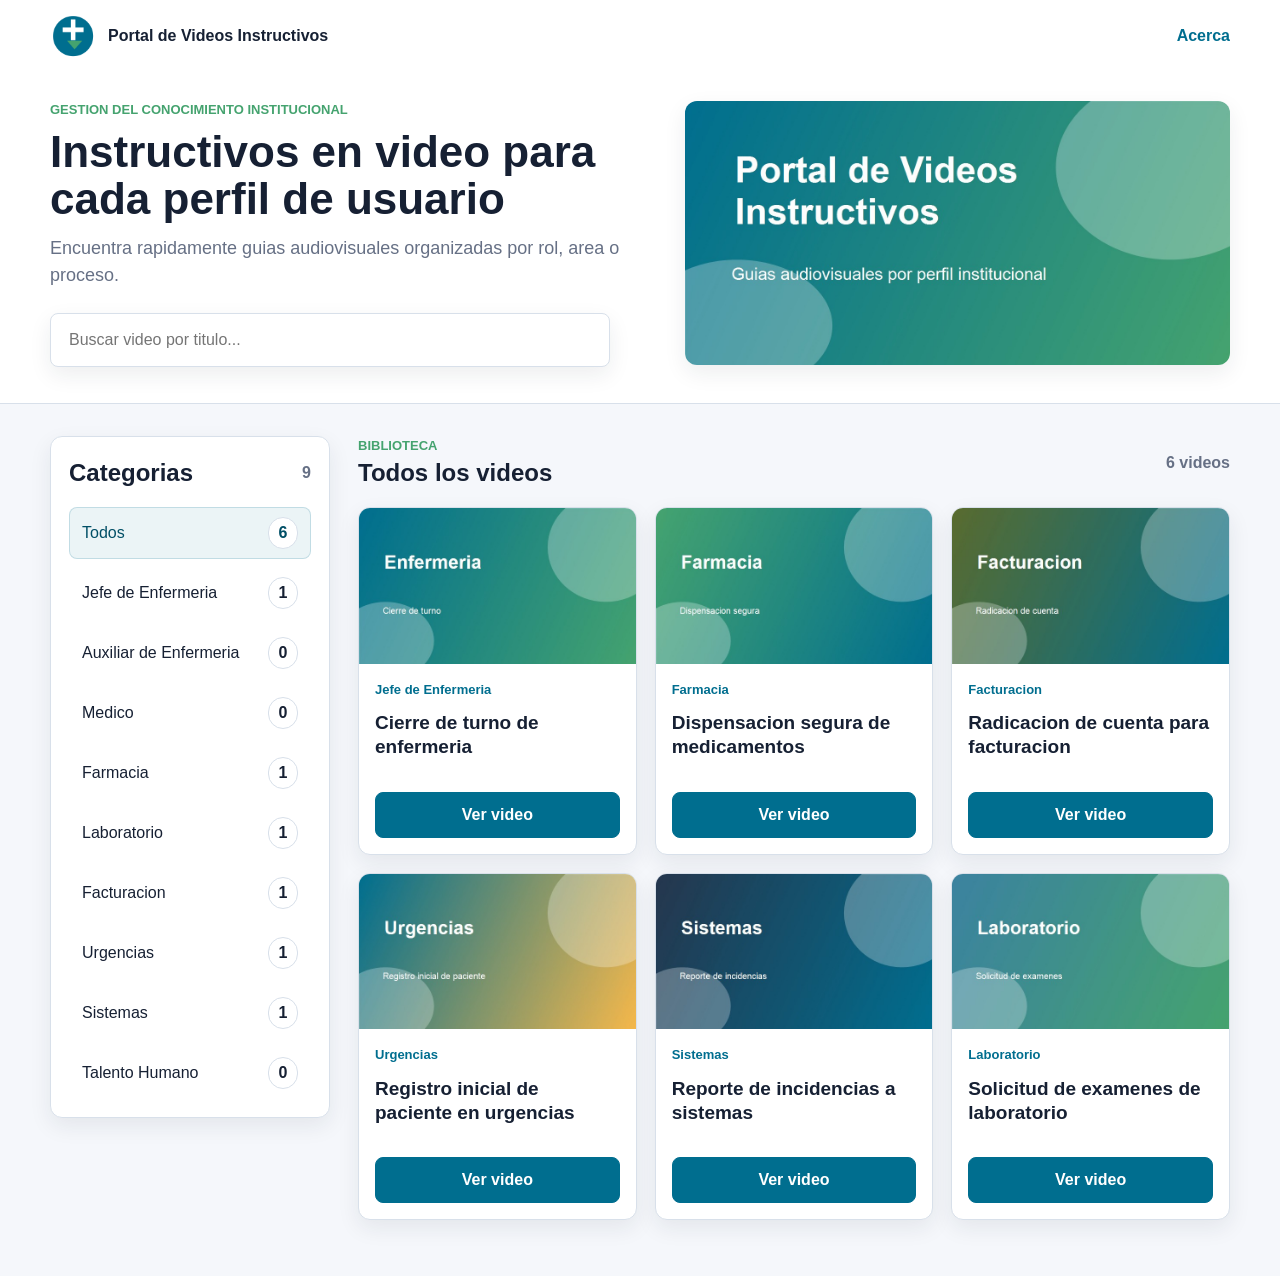
==== index.html @ 327ab98d "Crear portal estatico de videos instructivos" ====
<!DOCTYPE html>
<html lang="es">
<head>
  <meta charset="UTF-8">
  <meta name="viewport" content="width=device-width, initial-scale=1.0">
  <meta name="description" content="Portal institucional de videos instructivos por perfil de usuario.">
  <title>Portal de Videos Instructivos</title>
  <link rel="icon" href="img/logo.png">
  <link rel="stylesheet" href="css/variables.css">
  <link rel="stylesheet" href="css/style.css">
  <link rel="stylesheet" href="css/responsive.css">
</head>
<body>
  <header class="site-header">
    <nav class="topbar" aria-label="Navegacion principal">
      <a class="brand" href="index.html" aria-label="Inicio">
        <img src="img/logo.png" alt="Logo institucional" class="brand__logo">
        <span class="brand__text">Portal de Videos Instructivos</span>
      </a>
      <a class="topbar__link" href="paginas/acerca.html">Acerca</a>
    </nav>

    <section class="intro">
      <div class="intro__content">
        <p class="eyebrow">Gestion del conocimiento institucional</p>
        <h1>Instructivos en video para cada perfil de usuario</h1>
        <p class="intro__description">
          Encuentra rapidamente guias audiovisuales organizadas por rol, area o proceso.
        </p>
        <form class="search" role="search" aria-label="Buscar videos">
          <label class="sr-only" for="searchInput">Buscar por titulo</label>
          <input id="searchInput" type="search" placeholder="Buscar video por titulo..." autocomplete="off">
        </form>
      </div>
      <img class="intro__image" src="img/banner.jpg" alt="Personal institucional revisando instructivos">
    </section>
  </header>

  <main class="layout">
    <aside class="sidebar" aria-labelledby="categoryTitle">
      <div class="sidebar__heading">
        <h2 id="categoryTitle">Categorias</h2>
        <span id="categoryCounter">0</span>
      </div>
      <div id="categoryList" class="category-list"></div>
    </aside>

    <section class="content" aria-labelledby="videosTitle">
      <div class="content__heading">
        <div>
          <p class="eyebrow">Biblioteca</p>
          <h2 id="videosTitle">Todos los videos</h2>
        </div>
        <p id="resultCounter" class="result-counter">0 videos</p>
      </div>

      <div id="videoGrid" class="video-grid" aria-live="polite"></div>
      <div id="emptyState" class="empty-state" hidden>
        <img src="img/default.jpg" alt="">
        <h3>No se encontraron videos</h3>
        <p>Prueba con otro titulo o selecciona una categoria diferente.</p>
      </div>
    </section>
  </main>

  <div id="videoModal" class="modal" aria-hidden="true">
    <div class="modal__overlay" data-close-modal></div>
    <article class="modal__panel" role="dialog" aria-modal="true" aria-labelledby="modalTitle">
      <button class="modal__close" type="button" data-close-modal aria-label="Cerrar video">x</button>
      <div id="modalPlayer" class="player"></div>
      <div class="modal__body">
        <h2 id="modalTitle"></h2>
        <p id="modalDescription"></p>
        <div class="modal__actions">
          <button class="button button--secondary" type="button" data-close-modal>Regresar al listado</button>
          <a id="modalPageLink" class="button" href="#">Abrir pagina del video</a>
        </div>
      </div>
    </article>
  </div>

  <script src="js/categorias.js"></script>
  <script src="js/videos.js"></script>
  <script src="js/buscador.js"></script>
  <script src="js/app.js"></script>
</body>
</html>
---- css/variables.css ----
:root {
  --color-bg: #f5f7fb;
  --color-surface: #ffffff;
  --color-text: #162033;
  --color-muted: #667085;
  --color-primary: #006e8f;
  --color-primary-dark: #004f66;
  --color-accent: #45a36f;
  --color-border: #d8e0ea;
  --color-warning: #f5b84b;
  --shadow-sm: 0 8px 22px rgba(22, 32, 51, 0.08);
  --shadow-md: 0 20px 55px rgba(22, 32, 51, 0.18);
  --radius-sm: 8px;
  --radius-md: 12px;
  --max-width: 1180px;
  --font-base: Arial, Helvetica, sans-serif;
}
---- css/style.css ----
* {
  box-sizing: border-box;
}

html {
  scroll-behavior: smooth;
}

body {
  margin: 0;
  background: var(--color-bg);
  color: var(--color-text);
  font-family: var(--font-base);
  line-height: 1.5;
}

body.modal-open {
  overflow: hidden;
}

img {
  display: block;
  max-width: 100%;
}

a {
  color: inherit;
}

button,
input {
  font: inherit;
}

.sr-only {
  position: absolute;
  width: 1px;
  height: 1px;
  padding: 0;
  margin: -1px;
  overflow: hidden;
  clip: rect(0, 0, 0, 0);
  white-space: nowrap;
  border: 0;
}

.site-header {
  background: var(--color-surface);
  border-bottom: 1px solid var(--color-border);
}

.topbar {
  width: min(100% - 32px, var(--max-width));
  min-height: 72px;
  margin: 0 auto;
  display: flex;
  align-items: center;
  justify-content: space-between;
  gap: 20px;
}

.topbar--page {
  border-bottom: 1px solid var(--color-border);
}

.brand {
  display: inline-flex;
  align-items: center;
  gap: 12px;
  text-decoration: none;
  min-width: 0;
}

.brand__logo {
  width: 46px;
  height: 46px;
  object-fit: contain;
  flex: 0 0 auto;
}

.brand__text {
  font-weight: 800;
  letter-spacing: 0;
}

.topbar__link {
  color: var(--color-primary);
  font-weight: 700;
  text-decoration: none;
}

.intro {
  width: min(100% - 32px, var(--max-width));
  margin: 0 auto;
  padding: 28px 0 36px;
  display: grid;
  grid-template-columns: minmax(0, 1.05fr) minmax(280px, 0.95fr);
  align-items: center;
  gap: 32px;
}

.intro h1,
.simple-page h1,
.video-detail h1 {
  margin: 8px 0 12px;
  font-size: 44px;
  line-height: 1.08;
  letter-spacing: 0;
}

.intro__description {
  max-width: 620px;
  margin: 0 0 24px;
  color: var(--color-muted);
  font-size: 18px;
}

.intro__image {
  width: 100%;
  min-height: 260px;
  max-height: 360px;
  object-fit: cover;
  border-radius: var(--radius-md);
  box-shadow: var(--shadow-sm);
}

.eyebrow {
  margin: 0;
  color: var(--color-accent);
  font-size: 13px;
  font-weight: 800;
  letter-spacing: 0;
  text-transform: uppercase;
}

.search {
  max-width: 560px;
}

.search input {
  width: 100%;
  min-height: 54px;
  padding: 0 18px;
  border: 1px solid var(--color-border);
  border-radius: var(--radius-sm);
  background: #fff;
  color: var(--color-text);
  outline: none;
  box-shadow: var(--shadow-sm);
}

.search input:focus {
  border-color: var(--color-primary);
  box-shadow: 0 0 0 4px rgba(0, 110, 143, 0.14);
}

.layout {
  width: min(100% - 32px, var(--max-width));
  margin: 32px auto 56px;
  display: grid;
  grid-template-columns: 280px minmax(0, 1fr);
  gap: 28px;
  align-items: start;
}

.sidebar {
  position: sticky;
  top: 18px;
  background: var(--color-surface);
  border: 1px solid var(--color-border);
  border-radius: var(--radius-md);
  padding: 18px;
  box-shadow: var(--shadow-sm);
}

.sidebar__heading,
.content__heading {
  display: flex;
  align-items: center;
  justify-content: space-between;
  gap: 16px;
  margin-bottom: 16px;
}

.sidebar h2,
.content h2 {
  margin: 0;
  font-size: 24px;
  letter-spacing: 0;
}

.sidebar__heading span,
.result-counter {
  margin: 0;
  color: var(--color-muted);
  font-weight: 700;
}

.category-list {
  display: grid;
  gap: 8px;
}

.category-button {
  width: 100%;
  min-height: 46px;
  padding: 9px 12px;
  display: flex;
  align-items: center;
  justify-content: space-between;
  gap: 10px;
  background: transparent;
  border: 1px solid transparent;
  border-radius: var(--radius-sm);
  color: var(--color-text);
  cursor: pointer;
  text-align: left;
}

.category-button:hover,
.category-button.is-active {
  background: rgba(0, 110, 143, 0.08);
  border-color: rgba(0, 110, 143, 0.18);
  color: var(--color-primary-dark);
}

.category-button strong {
  min-width: 30px;
  padding: 3px 8px;
  border-radius: 999px;
  background: var(--color-surface);
  border: 1px solid var(--color-border);
  text-align: center;
}

.video-grid {
  display: grid;
  grid-template-columns: repeat(3, minmax(0, 1fr));
  gap: 18px;
}

.video-card {
  min-width: 0;
  overflow: hidden;
  background: var(--color-surface);
  border: 1px solid var(--color-border);
  border-radius: var(--radius-md);
  box-shadow: var(--shadow-sm);
  transition: transform 160ms ease, box-shadow 160ms ease;
}

.video-card:hover {
  transform: translateY(-3px);
  box-shadow: 0 16px 34px rgba(22, 32, 51, 0.12);
}

.video-card img {
  width: 100%;
  aspect-ratio: 16 / 9;
  object-fit: cover;
  background: #dce6ee;
}

.video-card__body {
  min-height: 190px;
  padding: 16px;
  display: flex;
  flex-direction: column;
  gap: 12px;
}

.video-card__category {
  margin: 0;
  color: var(--color-primary);
  font-size: 13px;
  font-weight: 800;
}

.video-card h3 {
  margin: 0;
  font-size: 19px;
  line-height: 1.28;
  letter-spacing: 0;
  overflow-wrap: anywhere;
}

.button {
  min-height: 42px;
  margin-top: auto;
  padding: 10px 16px;
  display: inline-flex;
  align-items: center;
  justify-content: center;
  gap: 8px;
  border: 1px solid var(--color-primary);
  border-radius: var(--radius-sm);
  background: var(--color-primary);
  color: #fff;
  font-weight: 800;
  text-decoration: none;
  cursor: pointer;
  transition: background 160ms ease, border-color 160ms ease, transform 160ms ease;
}

.button:hover {
  background: var(--color-primary-dark);
  border-color: var(--color-primary-dark);
  transform: translateY(-1px);
}

.button--secondary {
  background: #fff;
  color: var(--color-primary);
}

.button--secondary:hover {
  background: rgba(0, 110, 143, 0.08);
  color: var(--color-primary-dark);
}

.empty-state {
  margin-top: 20px;
  padding: 36px 20px;
  text-align: center;
  background: var(--color-surface);
  border: 1px dashed var(--color-border);
  border-radius: var(--radius-md);
}

.empty-state img {
  width: 130px;
  height: 90px;
  margin: 0 auto 14px;
  object-fit: cover;
  border-radius: var(--radius-sm);
}

.empty-state h3,
.empty-state h1 {
  margin: 0 0 8px;
}

.empty-state p {
  margin: 0;
  color: var(--color-muted);
}

.modal {
  position: fixed;
  inset: 0;
  z-index: 10;
  display: none;
  padding: 24px;
}

.modal.is-open {
  display: grid;
  place-items: center;
}

.modal__overlay {
  position: absolute;
  inset: 0;
  background: rgba(11, 19, 32, 0.68);
}

.modal__panel {
  position: relative;
  width: min(980px, 100%);
  max-height: calc(100vh - 48px);
  overflow: auto;
  background: var(--color-surface);
  border-radius: var(--radius-md);
  box-shadow: var(--shadow-md);
}

.modal__close {
  position: absolute;
  top: 12px;
  right: 12px;
  z-index: 1;
  width: 38px;
  height: 38px;
  border: 1px solid rgba(255, 255, 255, 0.7);
  border-radius: 999px;
  background: rgba(10, 20, 30, 0.66);
  color: #fff;
  cursor: pointer;
}

.player {
  width: 100%;
  aspect-ratio: 16 / 9;
  background: #0b1320;
}

.player video,
.player iframe {
  width: 100%;
  height: 100%;
  display: block;
  border: 0;
}

.modal__body,
.video-detail__body {
  padding: 24px;
}

.modal__body h2 {
  margin: 0 0 10px;
  font-size: 28px;
  letter-spacing: 0;
}

.modal__body p,
.video-detail__body p,
.simple-page p {
  color: var(--color-muted);
}

.modal__actions {
  display: flex;
  flex-wrap: wrap;
  gap: 12px;
  margin-top: 22px;
}

.video-page,
.simple-page {
  width: min(100% - 32px, var(--max-width));
  margin: 32px auto 56px;
}

.video-detail {
  overflow: hidden;
  background: var(--color-surface);
  border: 1px solid var(--color-border);
  border-radius: var(--radius-md);
  box-shadow: var(--shadow-sm);
}

.simple-page {
  max-width: 780px;
  background: var(--color-surface);
  border: 1px solid var(--color-border);
  border-radius: var(--radius-md);
  padding: 28px;
  box-shadow: var(--shadow-sm);
}
---- css/responsive.css ----
@media (max-width: 1040px) {
  .intro {
    grid-template-columns: 1fr;
  }

  .intro__image {
    max-height: 280px;
  }

  .video-grid {
    grid-template-columns: repeat(2, minmax(0, 1fr));
  }
}

@media (max-width: 820px) {
  .layout {
    grid-template-columns: 1fr;
  }

  .sidebar {
    position: static;
  }

  .category-list {
    grid-template-columns: repeat(2, minmax(0, 1fr));
  }

  .intro h1,
  .simple-page h1,
  .video-detail h1 {
    font-size: 34px;
  }
}

@media (max-width: 620px) {
  .topbar {
    width: min(100% - 24px, var(--max-width));
    min-height: auto;
    padding: 14px 0;
    align-items: flex-start;
    flex-direction: column;
  }

  .brand__text {
    font-size: 15px;
  }

  .intro,
  .layout,
  .video-page,
  .simple-page {
    width: min(100% - 24px, var(--max-width));
  }

  .intro {
    padding-top: 18px;
    gap: 22px;
  }

  .intro h1,
  .simple-page h1,
  .video-detail h1 {
    font-size: 30px;
  }

  .intro__description {
    font-size: 16px;
  }

  .category-list,
  .video-grid {
    grid-template-columns: 1fr;
  }

  .content__heading,
  .sidebar__heading {
    align-items: flex-start;
    flex-direction: column;
    gap: 6px;
  }

  .modal {
    padding: 12px;
  }

  .modal__panel {
    max-height: calc(100vh - 24px);
  }

  .modal__body,
  .video-detail__body,
  .simple-page {
    padding: 18px;
  }

  .modal__actions,
  .modal__actions .button {
    width: 100%;
  }
}
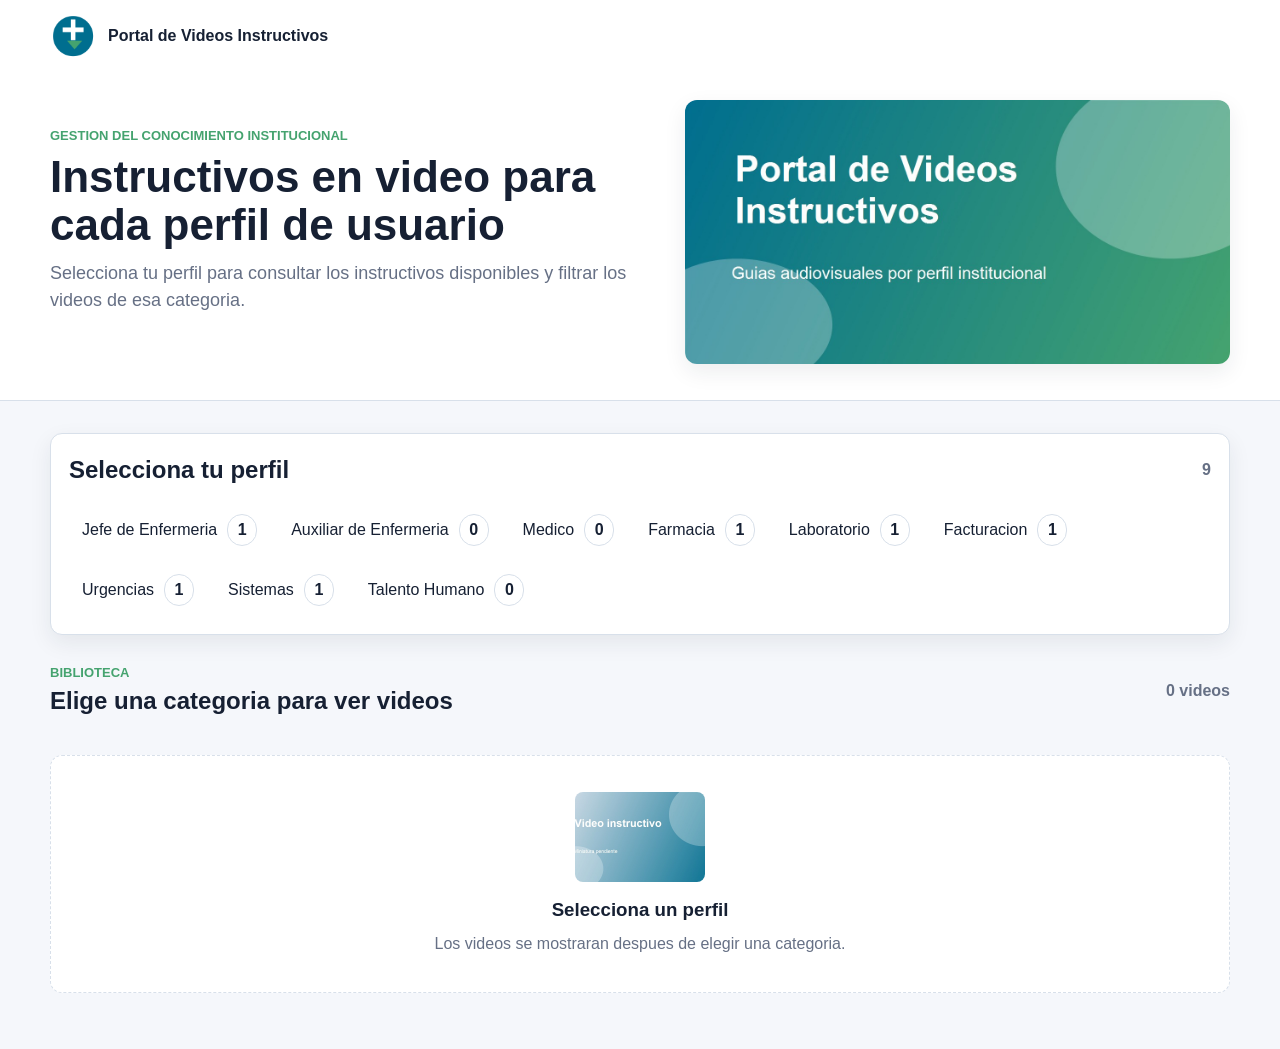
==== commit c14dbb0b: "Organizar videos por perfil y ajustar reproductor" ====
--- a/index.html
+++ b/index.html
@@ -17,7 +17,6 @@
         <img src="img/logo.png" alt="Logo institucional" class="brand__logo">
         <span class="brand__text">Portal de Videos Instructivos</span>
       </a>
-      <a class="topbar__link" href="paginas/acerca.html">Acerca</a>
     </nav>
 
     <section class="intro">
@@ -25,40 +24,41 @@
         <p class="eyebrow">Gestion del conocimiento institucional</p>
         <h1>Instructivos en video para cada perfil de usuario</h1>
         <p class="intro__description">
-          Encuentra rapidamente guias audiovisuales organizadas por rol, area o proceso.
+          Selecciona tu perfil para consultar los instructivos disponibles y filtrar los videos de esa categoria.
         </p>
-        <form class="search" role="search" aria-label="Buscar videos">
-          <label class="sr-only" for="searchInput">Buscar por titulo</label>
-          <input id="searchInput" type="search" placeholder="Buscar video por titulo..." autocomplete="off">
-        </form>
       </div>
       <img class="intro__image" src="img/banner.jpg" alt="Personal institucional revisando instructivos">
     </section>
   </header>
 
   <main class="layout">
-    <aside class="sidebar" aria-labelledby="categoryTitle">
+    <section class="category-panel" aria-labelledby="categoryTitle">
       <div class="sidebar__heading">
-        <h2 id="categoryTitle">Categorias</h2>
+        <h2 id="categoryTitle">Selecciona tu perfil</h2>
         <span id="categoryCounter">0</span>
       </div>
       <div id="categoryList" class="category-list"></div>
-    </aside>
+    </section>
 
     <section class="content" aria-labelledby="videosTitle">
       <div class="content__heading">
         <div>
           <p class="eyebrow">Biblioteca</p>
-          <h2 id="videosTitle">Todos los videos</h2>
+          <h2 id="videosTitle">Elige una categoria para ver videos</h2>
         </div>
         <p id="resultCounter" class="result-counter">0 videos</p>
       </div>
 
+      <form id="searchForm" class="search search--content" role="search" aria-label="Buscar videos" hidden>
+        <label class="sr-only" for="searchInput">Buscar por titulo</label>
+        <input id="searchInput" type="search" placeholder="Filtrar videos por titulo..." autocomplete="off">
+      </form>
+
       <div id="videoGrid" class="video-grid" aria-live="polite"></div>
       <div id="emptyState" class="empty-state" hidden>
         <img src="img/default.jpg" alt="">
-        <h3>No se encontraron videos</h3>
-        <p>Prueba con otro titulo o selecciona una categoria diferente.</p>
+        <h3>Selecciona un perfil</h3>
+        <p>Los videos se mostraran despues de elegir una categoria.</p>
       </div>
     </section>
   </main>
@@ -71,16 +71,21 @@
       <div class="modal__body">
         <h2 id="modalTitle"></h2>
         <p id="modalDescription"></p>
-        <div class="modal__actions">
-          <button class="button button--secondary" type="button" data-close-modal>Regresar al listado</button>
-          <a id="modalPageLink" class="button" href="#">Abrir pagina del video</a>
-        </div>
       </div>
     </article>
   </div>
 
   <script src="js/categorias.js"></script>
   <script src="js/videos.js"></script>
+  <script src="js/datos-videos/jefe-enfermeria.js"></script>
+  <script src="js/datos-videos/auxiliar-enfermeria.js"></script>
+  <script src="js/datos-videos/medico.js"></script>
+  <script src="js/datos-videos/farmacia.js"></script>
+  <script src="js/datos-videos/laboratorio.js"></script>
+  <script src="js/datos-videos/facturacion.js"></script>
+  <script src="js/datos-videos/urgencias.js"></script>
+  <script src="js/datos-videos/sistemas.js"></script>
+  <script src="js/datos-videos/talento-humano.js"></script>
   <script src="js/buscador.js"></script>
   <script src="js/app.js"></script>
 </body>
--- a/css/style.css
+++ b/css/style.css
@@ -158,14 +158,12 @@
   width: min(100% - 32px, var(--max-width));
   margin: 32px auto 56px;
   display: grid;
-  grid-template-columns: 280px minmax(0, 1fr);
+  grid-template-columns: minmax(0, 1fr);
   gap: 28px;
   align-items: start;
 }
 
-.sidebar {
-  position: sticky;
-  top: 18px;
+.category-panel {
   background: var(--color-surface);
   border: 1px solid var(--color-border);
   border-radius: var(--radius-md);
@@ -182,7 +180,7 @@
   margin-bottom: 16px;
 }
 
-.sidebar h2,
+.category-panel h2,
 .content h2 {
   margin: 0;
   font-size: 24px;
@@ -197,12 +195,13 @@
 }
 
 .category-list {
-  display: grid;
+  display: flex;
+  flex-wrap: wrap;
   gap: 8px;
 }
 
 .category-button {
-  width: 100%;
+  width: auto;
   min-height: 46px;
   padding: 9px 12px;
   display: flex;
@@ -215,6 +214,7 @@
   color: var(--color-text);
   cursor: pointer;
   text-align: left;
+  white-space: nowrap;
 }
 
 .category-button:hover,
@@ -237,6 +237,11 @@
   display: grid;
   grid-template-columns: repeat(3, minmax(0, 1fr));
   gap: 18px;
+}
+
+.search--content {
+  max-width: 100%;
+  margin: 0 0 18px;
 }
 
 .video-card {
--- a/css/responsive.css
+++ b/css/responsive.css
@@ -13,16 +13,14 @@
 }
 
 @media (max-width: 820px) {
-  .layout {
-    grid-template-columns: 1fr;
+  .category-list {
+    display: grid;
+    grid-template-columns: repeat(2, minmax(0, 1fr));
   }
 
-  .sidebar {
-    position: static;
-  }
-
-  .category-list {
-    grid-template-columns: repeat(2, minmax(0, 1fr));
+  .category-button {
+    width: 100%;
+    white-space: normal;
   }
 
   .intro h1,
